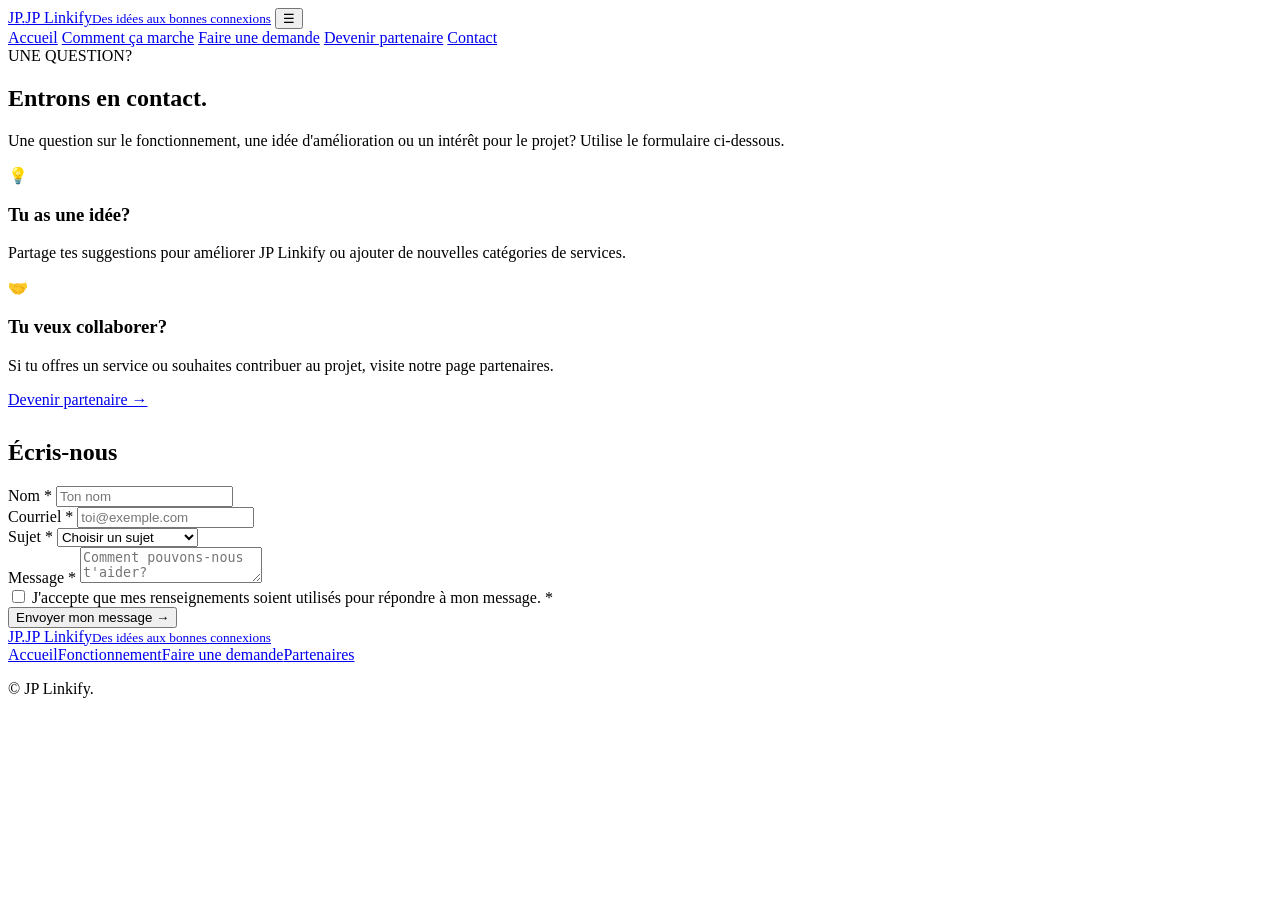
==== contact.html @ 2e6f80f0 "Add files via upload" ====
<!DOCTYPE html>
<html lang="fr-CA">
<head>
  <meta charset="UTF-8">
  <meta name="viewport" content="width=device-width, initial-scale=1">
  <meta name="theme-color" content="#0055ff">
  <title>Contact — JP Linkify</title>
  <link rel="stylesheet" href="assets/style.css">
  <script src="assets/main.js" defer></script>
</head>
<body>
<header class="header">
  <a class="brand" href="index.html"><span class="brand-mark">JP<span>.</span></span><span class="brand-name">JP Linkify<small>Des idées aux bonnes connexions</small></span></a>
  <button class="menu-toggle" aria-label="Ouvrir le menu" aria-expanded="false">☰</button>
  <nav class="nav">
    <a href="index.html">Accueil</a>
    <a href="comment-ca-marche.html">Comment ça marche</a>
    <a href="demande.html">Faire une demande</a>
    <a href="partenaires.html">Devenir partenaire</a>
    <a class="active" href="contact.html">Contact</a>
  </nav>
</header>

<main>
  <section class="page-hero">
    <span class="eyebrow">UNE QUESTION?</span>
    <h1>Entrons en <span class="gradient-text">contact.</span></h1>
    <p>Une question sur le fonctionnement, une idée d'amélioration ou un intérêt pour le projet? Utilise le formulaire ci-dessous.</p>
  </section>

  <section class="content-wrap">
    <div class="contact-grid" style="margin-bottom:30px">
      <article class="info-card">
        <span>💡</span>
        <h3>Tu as une idée?</h3>
        <p>Partage tes suggestions pour améliorer JP Linkify ou ajouter de nouvelles catégories de services.</p>
      </article>
      <article class="info-card">
        <span>🤝</span>
        <h3>Tu veux collaborer?</h3>
        <p>Si tu offres un service ou souhaites contribuer au projet, visite notre page partenaires.</p>
        <p style="margin-top:15px"><a class="button secondary" href="partenaires.html">Devenir partenaire →</a></p>
      </article>
    </div>

    <form class="form-card" name="contact" method="POST" action="merci.html" data-netlify="true" netlify-honeypot="bot-field">
      <input type="hidden" name="form-name" value="contact">
      <p hidden><label>Ne pas remplir : <input name="bot-field"></label></p>
      <h2>Écris-nous</h2>
      <div class="form-grid">
        <div class="field">
          <label for="contact-name">Nom *</label>
          <input id="contact-name" name="name" autocomplete="name" required placeholder="Ton nom">
        </div>
        <div class="field">
          <label for="contact-email">Courriel *</label>
          <input id="contact-email" name="email" type="email" autocomplete="email" required placeholder="toi@exemple.com">
        </div>
        <div class="field full">
          <label for="subject">Sujet *</label>
          <select id="subject" name="subject" required>
            <option value="">Choisir un sujet</option>
            <option>Question générale</option>
            <option>Suggestion ou idée</option>
            <option>Partenariat</option>
            <option>Problème technique</option>
            <option>Autre</option>
          </select>
        </div>
        <div class="field full">
          <label for="message">Message *</label>
          <textarea id="message" name="message" required minlength="5" placeholder="Comment pouvons-nous t'aider?"></textarea>
        </div>
        <div class="field full">
          <label class="check-field">
            <input type="checkbox" name="consent" required>
            <span>J'accepte que mes renseignements soient utilisés pour répondre à mon message. *</span>
          </label>
        </div>
      </div>
      <button class="button primary" type="submit">Envoyer mon message <span>→</span></button>
      <div class="form-status" role="status" aria-live="polite"></div>
    </form>
  </section>
</main>

<footer class="footer">
  <a class="brand footer-brand" href="index.html"><span class="brand-mark">JP<span>.</span></span><span class="brand-name">JP Linkify<small>Des idées aux bonnes connexions</small></span></a>
  <div class="footer-links"><a href="index.html">Accueil</a><a href="comment-ca-marche.html">Fonctionnement</a><a href="demande.html">Faire une demande</a><a href="partenaires.html">Partenaires</a></div>
  <p>© <span data-year></span> JP Linkify.</p>
</footer>
</body>
</html>
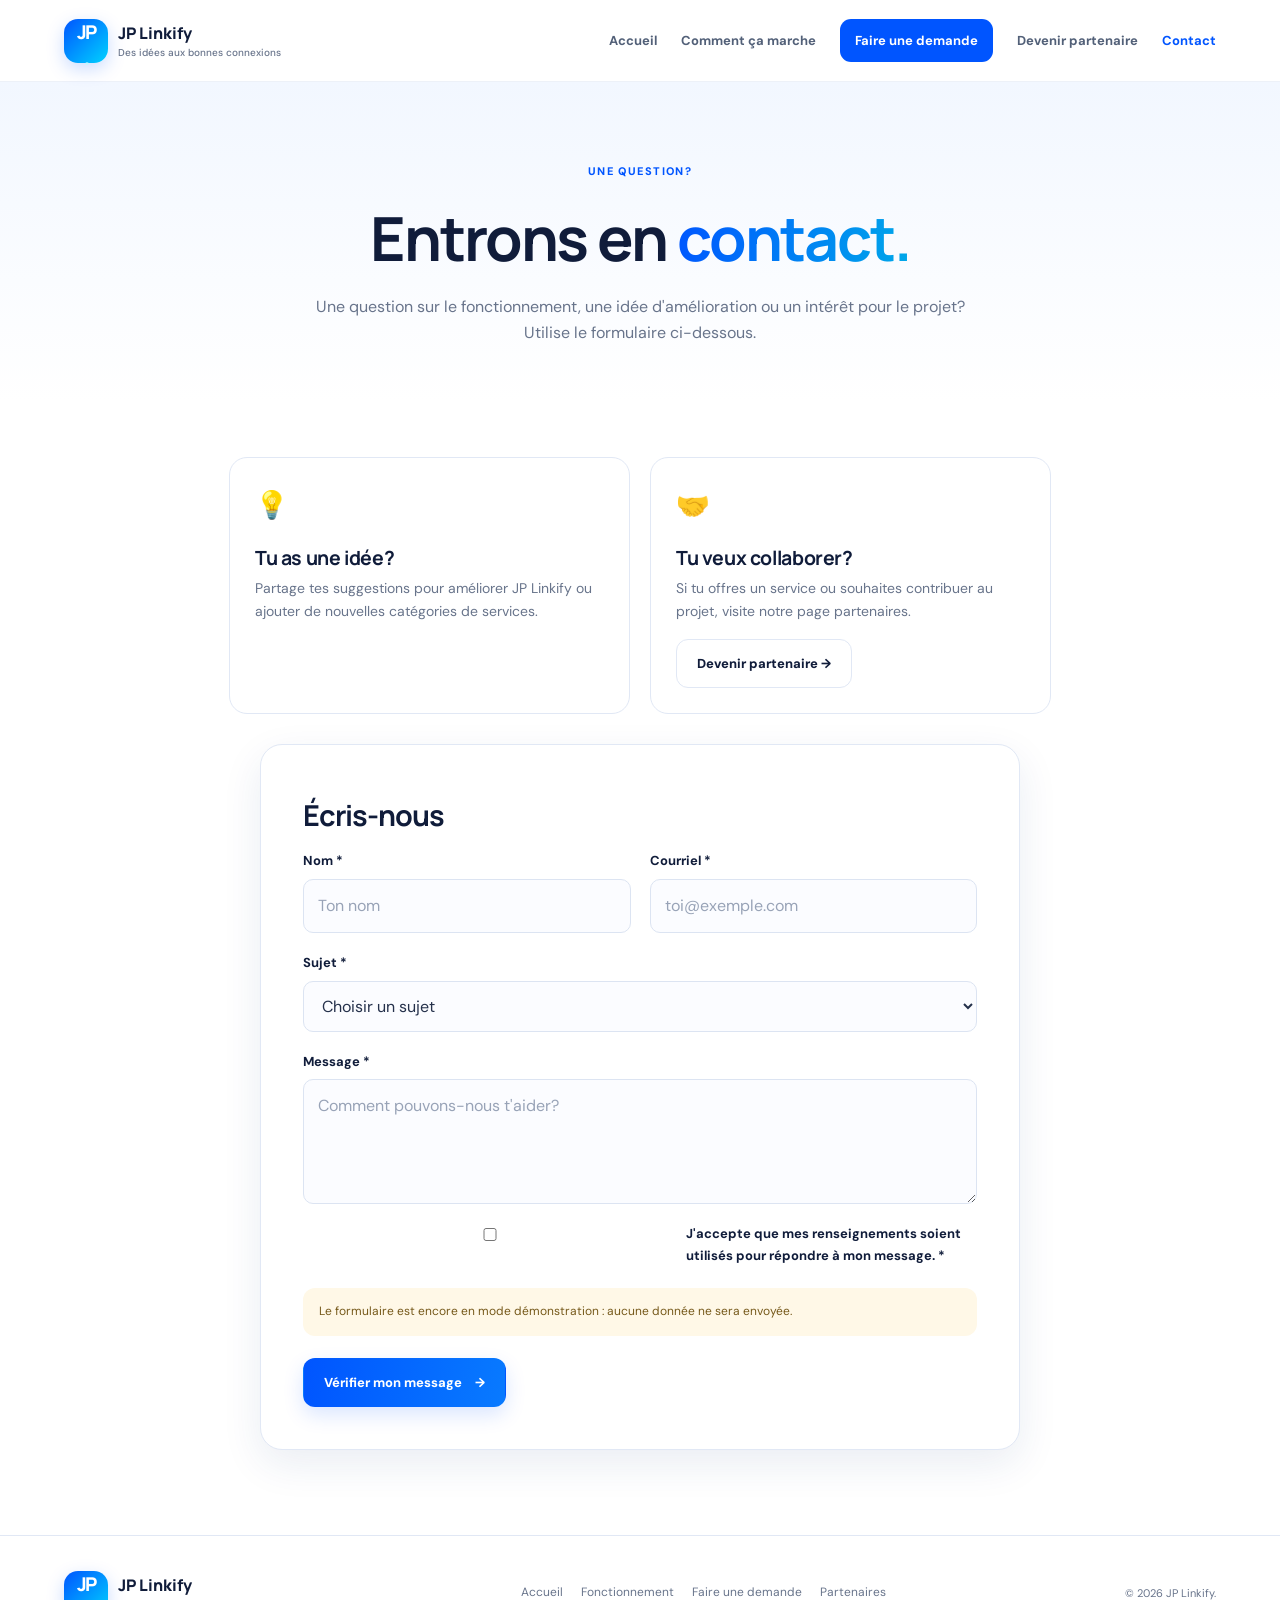
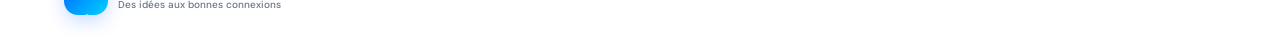
==== commit 12205229: "Add files via upload" ====
--- a/contact.html
+++ b/contact.html
@@ -43,9 +43,7 @@
       </article>
     </div>
 
-    <form class="form-card" name="contact" method="POST" action="merci.html" data-netlify="true" netlify-honeypot="bot-field">
-      <input type="hidden" name="form-name" value="contact">
-      <p hidden><label>Ne pas remplir : <input name="bot-field"></label></p>
+    <form class="form-card" data-demo-form>
       <h2>Écris-nous</h2>
       <div class="form-grid">
         <div class="field">
@@ -78,7 +76,8 @@
           </label>
         </div>
       </div>
-      <button class="button primary" type="submit">Envoyer mon message <span>→</span></button>
+      <div class="form-note">Le formulaire est encore en mode démonstration : aucune donnée ne sera envoyée.</div>
+      <button class="button primary" type="submit">Vérifier mon message <span>→</span></button>
       <div class="form-status" role="status" aria-live="polite"></div>
     </form>
   </section>
--- a/assets/style.css
+++ b/assets/style.css
@@ -0,0 +1,206 @@
+@import url('https://fonts.googleapis.com/css2?family=DM+Sans:wght@400;500;600;700&family=Manrope:wght@400;500;600;700;800&display=swap');
+
+:root {
+  --blue: #0055FF;
+  --cyan: #00D2FF;
+  --navy: #101C3A;
+  --text: #25314B;
+  --muted: #68748B;
+  --pale: #F3F7FF;
+  --border: #E1E8F5;
+  --white: #FFFFFF;
+  --radius: 20px;
+  --shadow: 0 14px 40px rgba(20, 56, 120, .09);
+}
+
+* { box-sizing: border-box; }
+html { scroll-behavior: smooth; }
+body {
+  margin: 0;
+  color: var(--text);
+  background: var(--white);
+  font-family: "DM Sans", Arial, sans-serif;
+  line-height: 1.65;
+}
+a { color: inherit; text-decoration: none; }
+button, input, select, textarea { font: inherit; }
+button, a { -webkit-tap-highlight-color: transparent; }
+h1, h2, h3 {
+  color: var(--navy);
+  font-family: "Manrope", Arial, sans-serif;
+  line-height: 1.16;
+  letter-spacing: -.035em;
+}
+h1 { font-size: clamp(2.6rem, 5.5vw, 4.6rem); margin: 20px 0; }
+h2 { font-size: clamp(2rem, 4vw, 3rem); margin: 12px 0 18px; }
+h3 { font-size: 1.22rem; letter-spacing: -.02em; }
+p { color: var(--muted); }
+.header {
+  min-height: 82px;
+  padding: 16px max(5%, calc((100% - 1200px) / 2));
+  display: flex;
+  align-items: center;
+  justify-content: space-between;
+  gap: 24px;
+  background: rgba(255,255,255,.96);
+  border-bottom: 1px solid #EDF1F8;
+  position: sticky;
+  top: 0;
+  z-index: 20;
+  backdrop-filter: blur(12px);
+}
+.brand { display: inline-flex; align-items: center; gap: 10px; flex-shrink: 0; }
+.brand-mark {
+  width: 44px; height: 44px; display: grid; place-items: center;
+  border-radius: 14px; background: linear-gradient(135deg,var(--blue),var(--cyan));
+  color: white; font: 800 19px "Manrope",sans-serif; letter-spacing: -2px;
+  box-shadow: 0 6px 18px #0055FF35;
+}
+.brand-mark span { color: #BFF8FF; }
+.brand-name { color: var(--navy); font: 800 16px "Manrope",sans-serif; line-height: 1.25; }
+.brand-name small { display: block; color: var(--muted); font: 500 10px "DM Sans",sans-serif; letter-spacing: 0; margin-top: 3px; }
+.nav { display: flex; align-items: center; gap: 24px; }
+.nav a { font-size: 13px; font-weight: 700; color: #526078; transition: color .2s; }
+.nav a:hover, .nav a.active { color: var(--blue); }
+.nav a[href="demande.html"] { background: var(--blue); color: white; padding: 11px 15px; border-radius: 11px; }
+.menu-toggle { display: none; border: 0; background: var(--pale); border-radius: 10px; padding: 8px 12px; color: var(--blue); font-size: 22px; cursor: pointer; }
+.hero {
+  max-width: 1200px; margin: auto; padding: 80px 5% 88px;
+  min-height: 590px; display: grid; grid-template-columns: 1.05fr .95fr;
+  align-items: center; gap: 45px; overflow: hidden;
+}
+.hero-content { position: relative; z-index: 2; }
+.eyebrow { display: inline-flex; align-items: center; gap: 9px; color: var(--blue); font-size: 11px; font-weight: 800; letter-spacing: .13em; text-transform: uppercase; }
+.dot { width: 8px; height: 8px; background: var(--cyan); border-radius: 50%; box-shadow: 0 0 0 5px #00D2FF20; }
+.gradient-text { background: linear-gradient(100deg,var(--blue),#00A9E9); -webkit-background-clip: text; background-clip: text; color: transparent; }
+.hero-copy { font-size: 17px; max-width: 530px; line-height: 1.8; }
+.hero-actions { display: flex; flex-wrap: wrap; gap: 12px; margin: 28px 0; }
+.button { min-height: 48px; padding: 13px 20px; border-radius: 12px; display: inline-flex; align-items: center; justify-content: center; gap: 13px; font-weight: 800; font-size: 13px; border: 1px solid transparent; cursor: pointer; transition: transform .2s, box-shadow .2s; }
+.button:hover { transform: translateY(-2px); }
+.primary { color: white; background: linear-gradient(100deg,var(--blue),#087AFF); box-shadow: 0 8px 20px #0055FF25; }
+.secondary { color: var(--navy); border-color: var(--border); background: white; }
+.trust-row { display: flex; flex-wrap: wrap; gap: 18px; color: #5B6A83; font-size: 12px; font-weight: 600; }
+.trust-row span::first-letter { color: var(--blue); }
+.hero-visual { min-height: 440px; position: relative; display: grid; place-items: center; isolation: isolate; }
+.hero-visual::before { content: ""; position: absolute; width: 360px; height: 360px; border-radius: 50%; background: radial-gradient(circle,#00D2FF1C,#0055FF08 65%,transparent 70%); z-index: -2; }
+.orbit { position: absolute; border: 1px solid #0055FF20; border-radius: 50%; }
+.orbit-one { width: 300px; height: 300px; }
+.orbit-two { width: 420px; height: 420px; border-style: dashed; border-color: #00AEEF30; }
+.node { position: absolute; display: flex; flex-direction: column; align-items: center; justify-content: center; width: 100px; height: 100px; background: white; border: 1px solid #E5EDFA; border-radius: 24px; box-shadow: var(--shadow); gap: 4px; }
+.node span { font-size: 28px; }
+.node small { color: var(--muted); font-size: 11px; font-weight: 700; }
+.node-main { width: 128px; height: 128px; border: 0; border-radius: 34px; background: linear-gradient(140deg,var(--blue),#007FFF 65%,var(--cyan)); color: white; box-shadow: 0 20px 45px #0055FF40; }
+.node-main span { font: 800 38px "Manrope",sans-serif; letter-spacing: -4px; }
+.node-main small { color: #E2F8FF; }
+.node-top { top: 5%; left: 43%; }
+.node-left { left: 2%; top: 49%; }
+.node-right { right: 0; top: 46%; }
+.connection-line { position: absolute; z-index: -1; height: 2px; background: linear-gradient(90deg,#00D2FF70,#0055FF30); transform-origin: left; }
+.line-one { width: 150px; top: 26%; left: 49%; transform: rotate(72deg); }
+.line-two { width: 165px; top: 51%; left: 27%; transform: rotate(-7deg); }
+.line-three { width: 165px; top: 58%; left: 56%; transform: rotate(-8deg); }
+.floating-card { position: absolute; bottom: 2%; left: 21%; display: flex; align-items: center; gap: 12px; padding: 13px 18px; background: white; border: 1px solid var(--border); border-radius: 15px; box-shadow: var(--shadow); }
+.floating-icon { width: 30px; height: 30px; display: grid; place-items: center; background: #E2FBF5; color: #079F7C; border-radius: 9px; font-weight: 900; }
+.floating-card b, .floating-card small { display: block; }
+.floating-card b { font-size: 11px; color: var(--navy); }
+.floating-card small { font-size: 10px; color: var(--muted); }
+.section { padding: 86px 5%; }
+.section-light { background: var(--pale); }
+.section-heading { max-width: 720px; margin: 0 auto 42px; text-align: center; }
+.section-heading p { max-width: 600px; margin: 0 auto; }
+.cards { max-width: 1100px; margin: auto; display: grid; gap: 20px; }
+.cards.three { grid-template-columns: repeat(3,minmax(0,1fr)); }
+.feature-card { background: white; padding: 28px; border: 1px solid var(--border); border-radius: var(--radius); box-shadow: 0 5px 20px #15366D05; }
+.feature-card p { font-size: 14px; line-height: 1.8; margin-bottom: 0; }
+.card-icon { width: 46px; height: 46px; border-radius: 14px; display: grid; place-items: center; font-weight: 900; margin-bottom: 18px; }
+.blue-icon { background: #E9EFFF; color: var(--blue); }
+.cyan-icon { background: #E3FAFF; color: #008BB8; }
+.purple-icon { background: #F0EAFF; color: #7950D8; }
+.center-action { text-align: center; margin-top: 32px; }
+.categories-section { max-width: 1200px; margin: auto; }
+.category-grid { display: grid; grid-template-columns: repeat(3,minmax(0,1fr)); gap: 14px; max-width: 1050px; margin: auto; }
+.category-card { padding: 21px; border: 1px solid var(--border); border-radius: 16px; transition: .2s; background: white; }
+.category-card:hover { border-color: #8EB3FF; box-shadow: var(--shadow); transform: translateY(-3px); }
+.category-card > span { display: block; font-size: 26px; margin-bottom: 13px; }
+.category-card b, .category-card small { display: block; }
+.category-card b { color: var(--navy); font-size: 14px; }
+.category-card small { color: var(--muted); margin-top: 4px; font-size: 12px; }
+.category-note { text-align: center; font-size: 13px; margin-top: 25px; }
+.cta-section { margin: 20px auto 80px; max-width: 1100px; width: 90%; border-radius: 28px; padding: 45px 5%; color: white; display: flex; align-items: center; justify-content: space-between; gap: 30px; background: linear-gradient(115deg,#0049E8,#006BFF 60%,#00AEEB); position: relative; overflow: hidden; }
+.cta-section::after { content: ""; position: absolute; width: 300px; height: 300px; border: 1px solid #FFFFFF25; border-radius: 50%; right: 15%; top: -190px; box-shadow: 0 0 0 30px #FFFFFF08,0 0 0 60px #FFFFFF06; }
+.cta-section h2 { color: white; margin: 10px 0; }
+.cta-section p { color: #E3EEFF; max-width: 550px; margin-bottom: 0; }
+.light-eyebrow { color: #B9F7FF; }
+.white-button { background: white; color: var(--blue); flex-shrink: 0; position: relative; z-index: 1; }
+.footer { padding: 35px 5%; display: flex; align-items: center; justify-content: space-between; gap: 25px; border-top: 1px solid var(--border); max-width: 1300px; margin: auto; }
+.footer-links { display: flex; flex-wrap: wrap; gap: 18px; font-size: 12px; color: var(--muted); }
+.footer-links a:hover { color: var(--blue); }
+.footer > p { font-size: 11px; margin: 0; }
+.page-hero { text-align: center; padding: 75px 5% 55px; background: linear-gradient(180deg,#F2F7FF,white); }
+.page-hero h1 { font-size: clamp(2.3rem,5vw,3.8rem); }
+.page-hero p { max-width: 650px; margin: auto; }
+.content-wrap { max-width: 950px; margin: auto; padding: 55px 5% 85px; }
+.content-wrap h2 { font-size: 1.8rem; }
+.steps-list { display: grid; gap: 18px; }
+.step-card { display: flex; gap: 20px; padding: 24px; border: 1px solid var(--border); border-radius: 18px; }
+.step-number { flex: 0 0 46px; height: 46px; display: grid; place-items: center; color: white; background: linear-gradient(135deg,var(--blue),var(--cyan)); border-radius: 14px; font-weight: 900; }
+.step-card h3 { margin: 2px 0 8px; }
+.step-card p { margin: 0; }
+.form-card { max-width: 760px; margin: auto; padding: clamp(22px,5vw,42px); background: white; border: 1px solid var(--border); border-radius: 22px; box-shadow: var(--shadow); }
+.form-grid { display: grid; grid-template-columns: repeat(2,minmax(0,1fr)); gap: 19px; }
+.field { display: flex; flex-direction: column; gap: 7px; }
+.field.full { grid-column: 1/-1; }
+.field label, .field-label { color: var(--navy); font-size: 13px; font-weight: 700; }
+.field input, .field select, .field textarea { width: 100%; padding: 13px 14px; border: 1px solid #DCE4F2; border-radius: 10px; background: #FBFCFF; color: var(--text); outline: none; }
+.field input:focus, .field select:focus, .field textarea:focus { border-color: var(--blue); box-shadow: 0 0 0 3px #0055FF15; }
+.field textarea { min-height: 125px; resize: vertical; }
+.field input::placeholder, .field textarea::placeholder { color: #98A3B7; }
+.check-field { display: flex; gap: 10px; align-items: flex-start; font-size: 12px; color: var(--muted); }
+.check-field input { margin-top: 5px; accent-color: var(--blue); }
+.form-note { padding: 14px 16px; border-radius: 12px; background: #FFF8E7; color: #76591A; font-size: 12px; margin: 22px 0; }
+.form-status { display: none; padding: 14px; border-radius: 10px; margin-top: 15px; background: #FFF8E7; color: #76591A; font-size: 13px; }
+.form-status.visible { display: block; }
+.contact-grid { display: grid; grid-template-columns: repeat(2,minmax(0,1fr)); gap: 20px; }
+.info-card { padding: 25px; border: 1px solid var(--border); border-radius: 18px; }
+.info-card > span { font-size: 27px; }
+.info-card h3 { margin-bottom: 8px; }
+.info-card p { margin: 0; font-size: 14px; }
+.small-print { font-size: 12px; color: var(--muted); }
+@media (max-width: 980px) {
+  .header { padding: 14px 4%; }
+  .nav { gap: 13px; }
+  .nav a { font-size: 12px; }
+  .hero { gap: 15px; padding-top: 55px; }
+  .hero-visual { transform: scale(.88); }
+  .footer { flex-wrap: wrap; }
+}
+@media (max-width: 760px) {
+  .header { min-height: 72px; }
+  .menu-toggle { display: block; }
+  .nav { display: none; position: absolute; top: 100%; left: 0; right: 0; padding: 15px 5% 22px; background: white; border-bottom: 1px solid var(--border); box-shadow: var(--shadow); align-items: stretch; flex-direction: column; gap: 4px; }
+  .nav.open { display: flex; }
+  .nav a { padding: 11px 12px; border-radius: 9px; font-size: 14px; }
+  .nav a[href="demande.html"] { text-align: center; margin-top: 5px; }
+  .hero { grid-template-columns: 1fr; padding-top: 55px; gap: 5px; }
+  .hero h1 { font-size: clamp(2.7rem,10vw,4rem); }
+  .hero-visual { min-height: 350px; transform: scale(.82); margin: -5px -35px; }
+  .cards.three { grid-template-columns: 1fr; }
+  .category-grid { grid-template-columns: repeat(2,minmax(0,1fr)); }
+  .section { padding: 65px 5%; }
+  .cta-section { flex-direction: column; align-items: flex-start; margin-bottom: 50px; }
+  .footer { flex-direction: column; align-items: flex-start; }
+  .footer-links { gap: 12px 18px; }
+  .form-grid, .contact-grid { grid-template-columns: 1fr; }
+  .field.full { grid-column: auto; }
+}
+@media (max-width: 390px) {
+  .brand-name { font-size: 14px; }
+  .brand-name small { font-size: 9px; }
+  .brand-mark { width: 39px; height: 39px; }
+  .hero-actions .button { width: 100%; }
+  .category-grid { grid-template-columns: 1fr; }
+}
+
+[hidden] {
+  display: none !important;
+}
